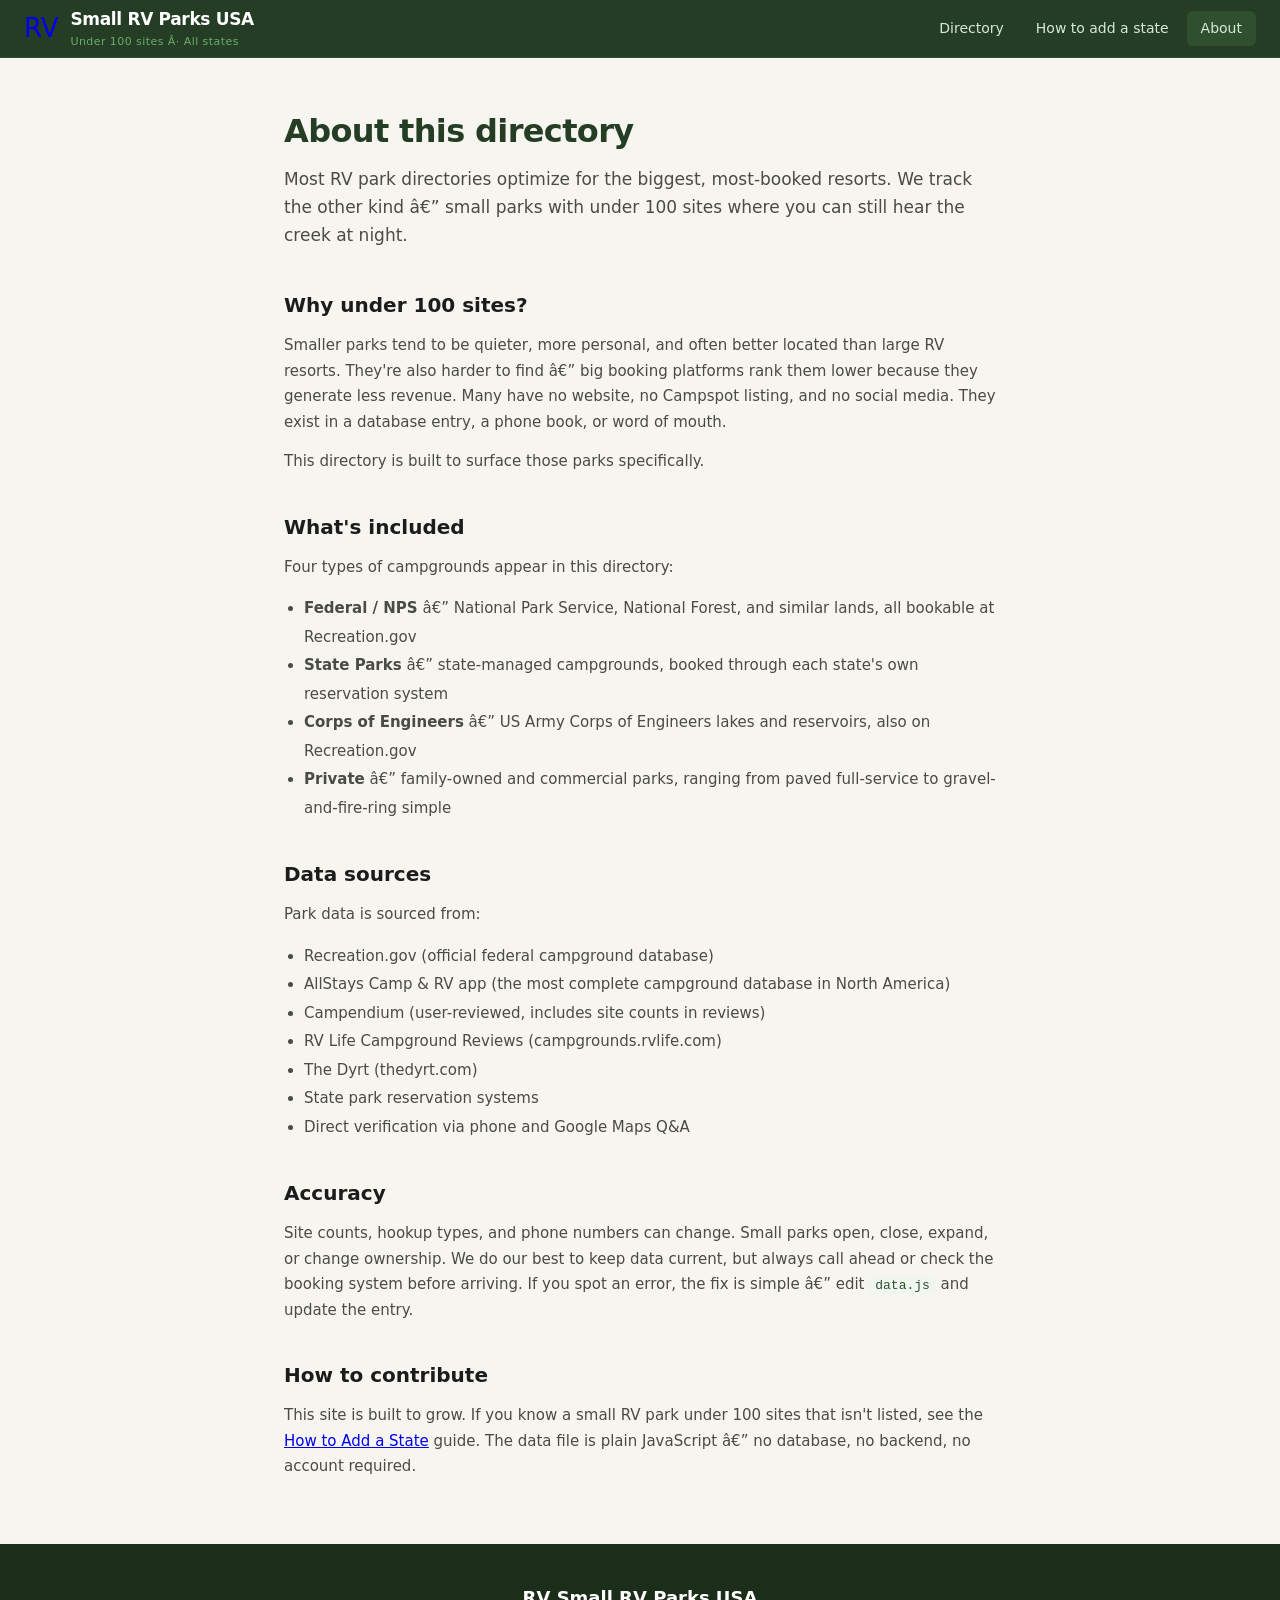
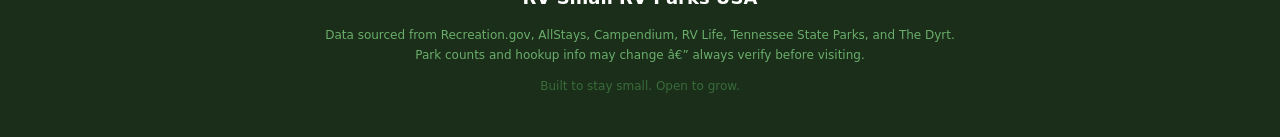
==== about.html @ 77945609 "Remove all emoji and special symbols - use plain text only" ====
<!DOCTYPE html>
<html lang="en">
<head>
<meta charset="UTF-8">
<meta name="viewport" content="width=device-width, initial-scale=1.0">
<title>About â€” Small RV Parks USA</title>
<link rel="stylesheet" href="style.css">
</head>
<body>

<header class="site-header">
  <div class="header-inner">
    <a href="index.html" class="logo" style="text-decoration:none">
      <span class="logo-icon">RV</span>
      <div>
        <div class="logo-name">Small RV Parks USA</div>
        <div class="logo-tagline">Under 100 sites Â· All states</div>
      </div>
    </a>
    <nav class="header-nav">
      <a href="index.html" class="nav-link">Directory</a>
      <a href="how-to-add.html" class="nav-link">How to add a state</a>
      <a href="about.html" class="nav-link active">About</a>
    </nav>
  </div>
</header>

<div class="page-wrap">
  <h1>About this directory</h1>
  <p class="page-lead">Most RV park directories optimize for the biggest, most-booked resorts. We track the other kind â€” small parks with under 100 sites where you can still hear the creek at night.</p>

  <h2>Why under 100 sites?</h2>
  <p>Smaller parks tend to be quieter, more personal, and often better located than large RV resorts. They're also harder to find â€” big booking platforms rank them lower because they generate less revenue. Many have no website, no Campspot listing, and no social media. They exist in a database entry, a phone book, or word of mouth.</p>
  <p>This directory is built to surface those parks specifically.</p>

  <h2>What's included</h2>
  <p>Four types of campgrounds appear in this directory:</p>
  <ul>
    <li><strong>Federal / NPS</strong> â€” National Park Service, National Forest, and similar lands, all bookable at Recreation.gov</li>
    <li><strong>State Parks</strong> â€” state-managed campgrounds, booked through each state's own reservation system</li>
    <li><strong>Corps of Engineers</strong> â€” US Army Corps of Engineers lakes and reservoirs, also on Recreation.gov</li>
    <li><strong>Private</strong> â€” family-owned and commercial parks, ranging from paved full-service to gravel-and-fire-ring simple</li>
  </ul>

  <h2>Data sources</h2>
  <p>Park data is sourced from:</p>
  <ul>
    <li>Recreation.gov (official federal campground database)</li>
    <li>AllStays Camp &amp; RV app (the most complete campground database in North America)</li>
    <li>Campendium (user-reviewed, includes site counts in reviews)</li>
    <li>RV Life Campground Reviews (campgrounds.rvlife.com)</li>
    <li>The Dyrt (thedyrt.com)</li>
    <li>State park reservation systems</li>
    <li>Direct verification via phone and Google Maps Q&amp;A</li>
  </ul>

  <h2>Accuracy</h2>
  <p>Site counts, hookup types, and phone numbers can change. Small parks open, close, expand, or change ownership. We do our best to keep data current, but always call ahead or check the booking system before arriving. If you spot an error, the fix is simple â€” edit <span class="inline-code">data.js</span> and update the entry.</p>

  <h2>How to contribute</h2>
  <p>This site is built to grow. If you know a small RV park under 100 sites that isn't listed, see the <a href="how-to-add.html">How to Add a State</a> guide. The data file is plain JavaScript â€” no database, no backend, no account required.</p>
</div>

<footer class="site-footer">
  <div class="footer-inner">
    <div class="footer-brand">RV Small RV Parks USA</div>
    <p class="footer-note">Data sourced from Recreation.gov, AllStays, Campendium, RV Life, Tennessee State Parks, and The Dyrt. Park counts and hookup info may change â€” always verify before visiting.</p>
    <p class="footer-copy">Built to stay small. Open to grow.</p>
  </div>
</footer>

</body>
</html>
---- style.css ----
/* ===================================
   Small RV Parks USA â€” style.css
   Palette: forest green + warm cream + amber accent
   =================================== */

:root {
  --green-900: #1a2e1a;
  --green-800: #243d24;
  --green-700: #2f4f2f;
  --green-600: #3a6b3a;
  --green-500: #4a8a4a;
  --green-400: #6aad6a;
  --green-100: #d6ead6;
  --green-50:  #eef6ee;

  --amber-700: #8a5a00;
  --amber-500: #c47f00;
  --amber-400: #e09a00;
  --amber-100: #fdf0cc;
  --amber-50:  #fffbf0;

  --cream-bg:  #f7f5f0;
  --cream-card:#ffffff;
  --text-900:  #1c1c1a;
  --text-600:  #4a4a46;
  --text-400:  #7a7a72;
  --text-200:  #b0b0a6;
  --border:    rgba(0,0,0,0.10);

  --badge-fed:   #ddeeff; --badge-fed-t:   #1a3a6a;
  --badge-state: #d6ead6; --badge-state-t: #1a3a1a;
  --badge-corps: #ede0ff; --badge-corps-t: #3a1a6a;
  --badge-priv:  #fdf0cc; --badge-priv-t:  #6a4400;
  --badge-none:  #f0f0ec; --badge-none-t:  #4a4a46;

  --radius-sm: 6px;
  --radius-md: 10px;
  --radius-lg: 16px;
  --shadow-sm: 0 1px 3px rgba(0,0,0,0.08);
  --shadow-md: 0 4px 16px rgba(0,0,0,0.10);

  --header-h: 58px;
}

*, *::before, *::after { box-sizing: border-box; margin: 0; padding: 0; }

html { scroll-behavior: smooth; }

body {
  font-family: -apple-system, BlinkMacSystemFont, 'Segoe UI', system-ui, sans-serif;
  background: var(--cream-bg);
  color: var(--text-900);
  font-size: 15px;
  line-height: 1.6;
  min-height: 100vh;
}

/* ---- HEADER ---- */
.site-header {
  position: sticky; top: 0; z-index: 100;
  background: var(--green-800);
  height: var(--header-h);
  border-bottom: 1px solid var(--green-700);
}
.header-inner {
  max-width: 1300px; margin: 0 auto; padding: 0 24px;
  height: 100%; display: flex; align-items: center; justify-content: space-between;
}
.logo { display: flex; align-items: center; gap: 12px; text-decoration: none; }
.logo-icon { font-size: 26px; }
.logo-name { font-size: 17px; font-weight: 700; color: #fff; letter-spacing: -0.02em; }
.logo-tagline { font-size: 11px; color: var(--green-400); letter-spacing: 0.04em; }
.header-nav { display: flex; gap: 4px; }
.nav-link {
  text-decoration: none; color: var(--green-100); font-size: 14px;
  padding: 6px 14px; border-radius: var(--radius-sm);
  transition: background 0.15s;
}
.nav-link:hover, .nav-link.active { background: var(--green-700); }

/* ---- HERO ---- */
.hero {
  background: linear-gradient(135deg, var(--green-800) 0%, var(--green-600) 100%);
  padding: 56px 24px 52px;
  text-align: center;
}
.hero-inner { max-width: 720px; margin: 0 auto; }
.hero-title {
  font-size: clamp(28px, 5vw, 44px);
  font-weight: 800;
  color: #fff;
  line-height: 1.18;
  letter-spacing: -0.03em;
  margin-bottom: 16px;
}
.hero-sub {
  font-size: 17px; color: var(--green-100); line-height: 1.65;
  max-width: 580px; margin: 0 auto 32px;
}
.hero-stats {
  display: flex; gap: 0; justify-content: center;
  background: rgba(255,255,255,0.10);
  border-radius: var(--radius-md); overflow: hidden;
  border: 1px solid rgba(255,255,255,0.15);
  display: inline-flex;
}
.hstat {
  padding: 14px 28px; display: flex; flex-direction: column; align-items: center;
  border-right: 1px solid rgba(255,255,255,0.12);
}
.hstat:last-child { border-right: none; }
.hstat-num { font-size: 28px; font-weight: 800; color: var(--amber-400); }
.hstat-label { font-size: 11px; color: var(--green-100); letter-spacing: 0.04em; margin-top: 2px; }

/* ---- MAIN LAYOUT ---- */
.main-wrap {
  max-width: 1300px; margin: 0 auto; padding: 32px 24px;
  display: grid;
  grid-template-columns: 240px 1fr;
  gap: 28px;
  align-items: start;
}

/* ---- SIDEBAR ---- */
.sidebar {
  background: var(--cream-card); border-radius: var(--radius-lg);
  border: 1px solid var(--border); padding: 20px;
  position: sticky; top: calc(var(--header-h) + 16px);
  box-shadow: var(--shadow-sm);
}
.filter-group { margin-bottom: 18px; }
.filter-label {
  display: block; font-size: 11px; font-weight: 700;
  text-transform: uppercase; letter-spacing: 0.07em;
  color: var(--text-400); margin-bottom: 6px;
}
.sidebar select, .sidebar input[type="text"] {
  width: 100%; padding: 7px 10px;
  border: 1px solid var(--border); border-radius: var(--radius-sm);
  background: var(--cream-bg); color: var(--text-900);
  font-size: 13px; appearance: none;
}
.sidebar select { background-image: url("data:image/svg+xml,%3Csvg xmlns='http://www.w3.org/2000/svg' width='10' height='6' viewBox='0 0 10 6'%3E%3Cpath fill='%237a7a72' d='M0 0l5 6 5-6z'/%3E%3C/svg%3E"); background-repeat: no-repeat; background-position: right 10px center; padding-right: 28px; }
.range-row { display: flex; align-items: center; gap: 10px; }
.range-row input[type="range"] { flex: 1; accent-color: var(--green-600); }
.range-val { font-size: 13px; font-weight: 700; color: var(--green-700); min-width: 24px; text-align: right; }
.check-label { display: flex; align-items: center; gap: 8px; font-size: 13px; color: var(--text-600); cursor: pointer; margin-bottom: 5px; }
.check-label input { accent-color: var(--green-600); width: 14px; height: 14px; }
.reset-btn {
  width: 100%; padding: 8px; font-size: 13px;
  background: var(--cream-bg); border: 1px solid var(--border);
  border-radius: var(--radius-sm); color: var(--text-600);
  cursor: pointer; transition: background 0.15s;
}
.reset-btn:hover { background: var(--green-50); color: var(--green-700); border-color: var(--green-400); }
.sidebar-divider { border: none; border-top: 1px solid var(--border); margin: 20px 0; }
.contribute-box {
  background: var(--amber-50); border: 1px solid var(--amber-100);
  border-radius: var(--radius-md); padding: 14px;
}
.contrib-title { font-size: 13px; font-weight: 700; color: var(--amber-700); margin-bottom: 6px; }
.contrib-text { font-size: 12px; color: var(--text-600); line-height: 1.5; margin-bottom: 8px; }
.contrib-link { font-size: 12px; font-weight: 700; color: var(--amber-700); text-decoration: none; }
.contrib-link:hover { text-decoration: underline; }

/* ---- RESULTS AREA ---- */
.results-area {}
.results-bar {
  display: flex; align-items: center; gap: 14px; margin-bottom: 16px; flex-wrap: wrap;
}
.search-wrap {
  flex: 1; min-width: 200px;
  position: relative;
}
.search-icon {
  position: absolute; left: 12px; top: 50%; transform: translateY(-50%);
  color: var(--text-400); font-size: 16px; pointer-events: none;
}
.search-wrap input {
  width: 100%; padding: 10px 12px 10px 36px;
  border: 1px solid var(--border); border-radius: var(--radius-md);
  background: var(--cream-card); font-size: 14px; color: var(--text-900);
  box-shadow: var(--shadow-sm);
}
.search-wrap input:focus { outline: 2px solid var(--green-500); border-color: transparent; }
.results-count { font-size: 13px; color: var(--text-400); white-space: nowrap; }

/* ---- STATE TABS ---- */
.state-tabs { display: flex; gap: 8px; flex-wrap: wrap; margin-bottom: 20px; }
.state-tab {
  padding: 5px 14px; font-size: 13px; font-weight: 600;
  border-radius: 20px; border: 1px solid var(--border);
  cursor: pointer; background: var(--cream-card); color: var(--text-600);
  transition: all 0.15s;
}
.state-tab:hover { border-color: var(--green-400); color: var(--green-700); }
.state-tab.active { background: var(--green-700); color: #fff; border-color: var(--green-700); }

/* ---- CARDS ---- */
.cards-grid {
  display: grid;
  grid-template-columns: repeat(auto-fill, minmax(320px, 1fr));
  gap: 16px;
}

.park-card {
  background: var(--cream-card); border-radius: var(--radius-lg);
  border: 1px solid var(--border); padding: 18px 20px;
  box-shadow: var(--shadow-sm);
  display: flex; flex-direction: column; gap: 10px;
  transition: box-shadow 0.15s, transform 0.15s;
}
.park-card:hover { box-shadow: var(--shadow-md); transform: translateY(-2px); }

.card-top { display: flex; justify-content: space-between; align-items: flex-start; gap: 8px; }
.card-name { font-size: 15px; font-weight: 700; color: var(--text-900); line-height: 1.3; flex: 1; }
.card-sites {
  flex-shrink: 0; background: var(--green-50); border: 1px solid var(--green-100);
  border-radius: var(--radius-sm); padding: 3px 10px; text-align: center;
}
.card-sites-num { font-size: 18px; font-weight: 800; color: var(--green-700); line-height: 1; }
.card-sites-label { font-size: 10px; color: var(--green-500); letter-spacing: 0.04em; }

.card-loc { font-size: 13px; color: var(--text-400); }

.card-addr { font-size: 12px; color: var(--text-400); margin-top: 3px; }

.card-badges { display: flex; flex-wrap: wrap; gap: 5px; }
.badge {
  display: inline-block; font-size: 11px; font-weight: 600;
  padding: 2px 8px; border-radius: 20px;
}
.badge-fed   { background: var(--badge-fed);   color: var(--badge-fed-t); }
.badge-state { background: var(--badge-state); color: var(--badge-state-t); }
.badge-corps { background: var(--badge-corps); color: var(--badge-corps-t); }
.badge-priv  { background: var(--badge-priv);  color: var(--badge-priv-t); }
.badge-none  { background: var(--badge-none);  color: var(--badge-none-t); }

.card-hookup { font-size: 12px; color: var(--text-600); }
.card-hookup strong { color: var(--text-900); }

.card-tags { display: flex; flex-wrap: wrap; gap: 4px; }
.tag {
  font-size: 11px; padding: 2px 7px;
  background: var(--cream-bg); color: var(--text-400);
  border: 1px solid var(--border); border-radius: 4px;
}

.card-bottom {
  display: flex; gap: 8px; flex-wrap: wrap;
  padding-top: 8px; border-top: 1px solid var(--border);
  margin-top: auto;
}
.card-phone { font-size: 12px; color: var(--text-600); }
.card-phone a { color: var(--green-600); text-decoration: none; }
.card-phone a:hover { text-decoration: underline; }
.card-web a {
  font-size: 12px; font-weight: 600; color: var(--green-600);
  text-decoration: none; display: flex; align-items: center; gap: 4px;
}
.card-web a:hover { text-decoration: underline; }
.no-web { font-size: 12px; color: var(--text-200); font-style: italic; }

/* ---- EMPTY STATE ---- */
.empty-state {
  text-align: center; padding: 64px 24px; color: var(--text-400);
}
.empty-icon { font-size: 48px; margin-bottom: 16px; }
.empty-state p { font-size: 15px; }
.link-btn { background: none; border: none; color: var(--green-600); cursor: pointer; text-decoration: underline; font-size: 15px; }

/* ---- FOOTER ---- */
.site-footer { background: var(--green-900); color: var(--green-100); margin-top: 64px; padding: 40px 24px; }
.footer-inner { max-width: 1300px; margin: 0 auto; text-align: center; }
.footer-brand { font-size: 18px; font-weight: 700; color: #fff; margin-bottom: 12px; }
.footer-note { font-size: 12px; color: var(--green-400); line-height: 1.7; max-width: 640px; margin: 0 auto 12px; }
.footer-copy { font-size: 12px; color: var(--green-600); }

/* ---- HOW-TO & ABOUT PAGES ---- */
.page-wrap { max-width: 760px; margin: 48px auto; padding: 0 24px; }
.page-wrap h1 { font-size: 32px; font-weight: 800; letter-spacing: -0.02em; margin-bottom: 8px; color: var(--green-800); }
.page-wrap .page-lead { font-size: 17px; color: var(--text-600); margin-bottom: 40px; line-height: 1.65; }
.page-wrap h2 { font-size: 20px; font-weight: 700; color: var(--text-900); margin: 36px 0 12px; }
.page-wrap p { color: var(--text-600); line-height: 1.7; margin-bottom: 14px; }
.page-wrap ul { padding-left: 20px; color: var(--text-600); line-height: 1.9; margin-bottom: 14px; }
.code-block {
  background: var(--green-900); color: #c8f5c8; font-family: 'SF Mono', 'Fira Code', monospace;
  font-size: 13px; padding: 20px 24px; border-radius: var(--radius-md);
  overflow-x: auto; line-height: 1.7; margin: 16px 0;
}
.code-block .cm { color: #6aad6a; }
.code-block .ck { color: var(--amber-400); }
.code-block .cv { color: #88ccff; }
.inline-code { background: var(--green-50); color: var(--green-700); font-family: monospace; font-size: 13px; padding: 1px 6px; border-radius: 4px; }

/* ---- RESPONSIVE ---- */
@media (max-width: 900px) {
  .main-wrap { grid-template-columns: 1fr; }
  .sidebar { position: static; }
}
@media (max-width: 600px) {
  .hero { padding: 36px 16px; }
  .hero-stats { flex-direction: column; }
  .hstat { border-right: none; border-bottom: 1px solid rgba(255,255,255,0.12); }
  .hstat:last-child { border-bottom: none; }
  .header-nav { display: none; }
  .cards-grid { grid-template-columns: 1fr; }
}
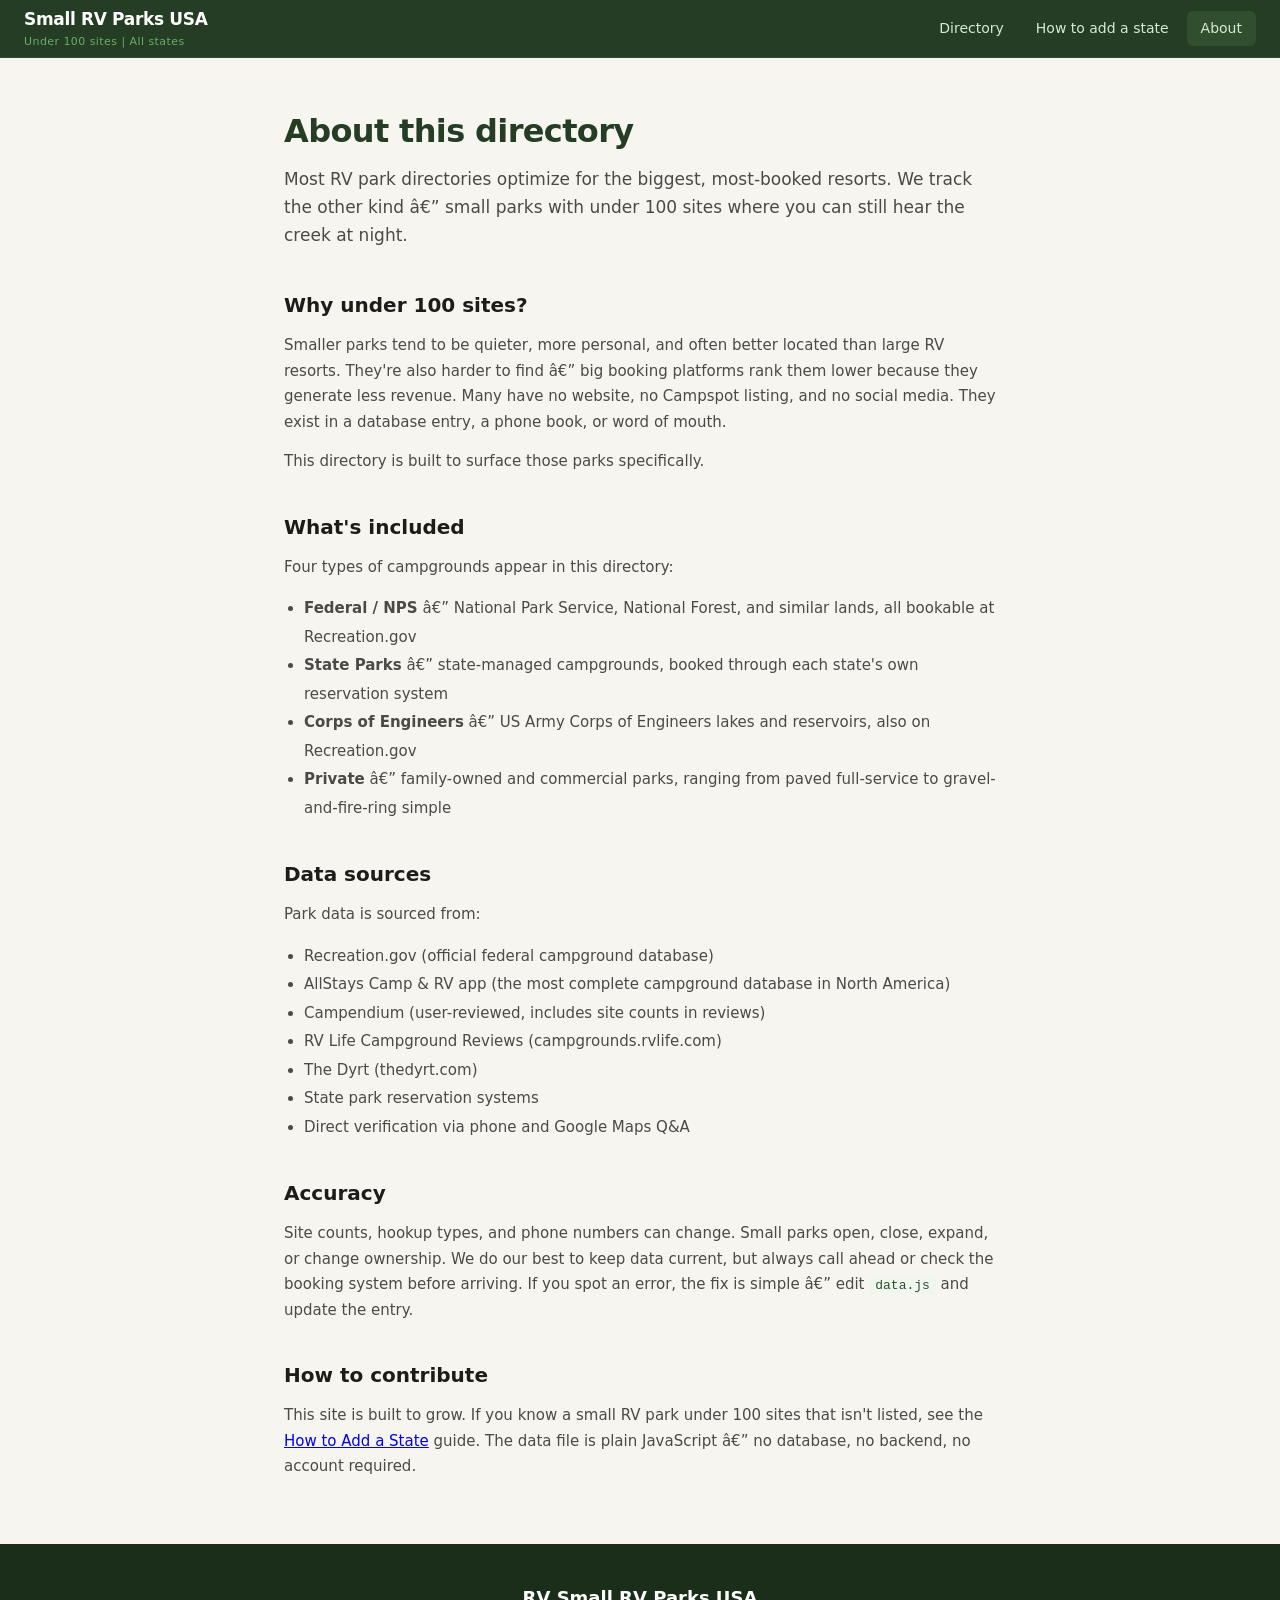
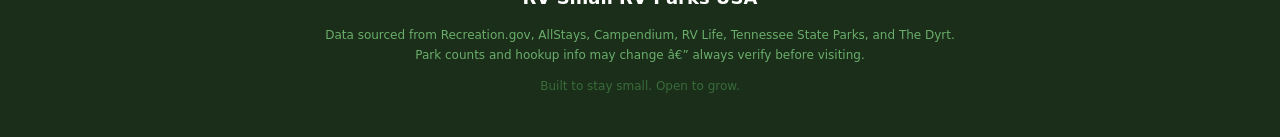
==== commit ac42f4f6: "Remove logo icon and middle-dot from header tagline" ====
--- a/about.html
+++ b/about.html
@@ -11,10 +11,9 @@
 <header class="site-header">
   <div class="header-inner">
     <a href="index.html" class="logo" style="text-decoration:none">
-      <span class="logo-icon">RV</span>
       <div>
         <div class="logo-name">Small RV Parks USA</div>
-        <div class="logo-tagline">Under 100 sites Â· All states</div>
+        <div class="logo-tagline">Under 100 sites | All states</div>
       </div>
     </a>
     <nav class="header-nav">
--- a/style.css
+++ b/style.css
@@ -224,6 +224,7 @@
 .card-loc { font-size: 13px; color: var(--text-400); }
 
 .card-addr { font-size: 12px; color: var(--text-400); margin-top: 3px; }
+.card-year { font-size: 12px; color: var(--text-400); margin-top: 2px; }
 
 .card-badges { display: flex; flex-wrap: wrap; gap: 5px; }
 .badge {
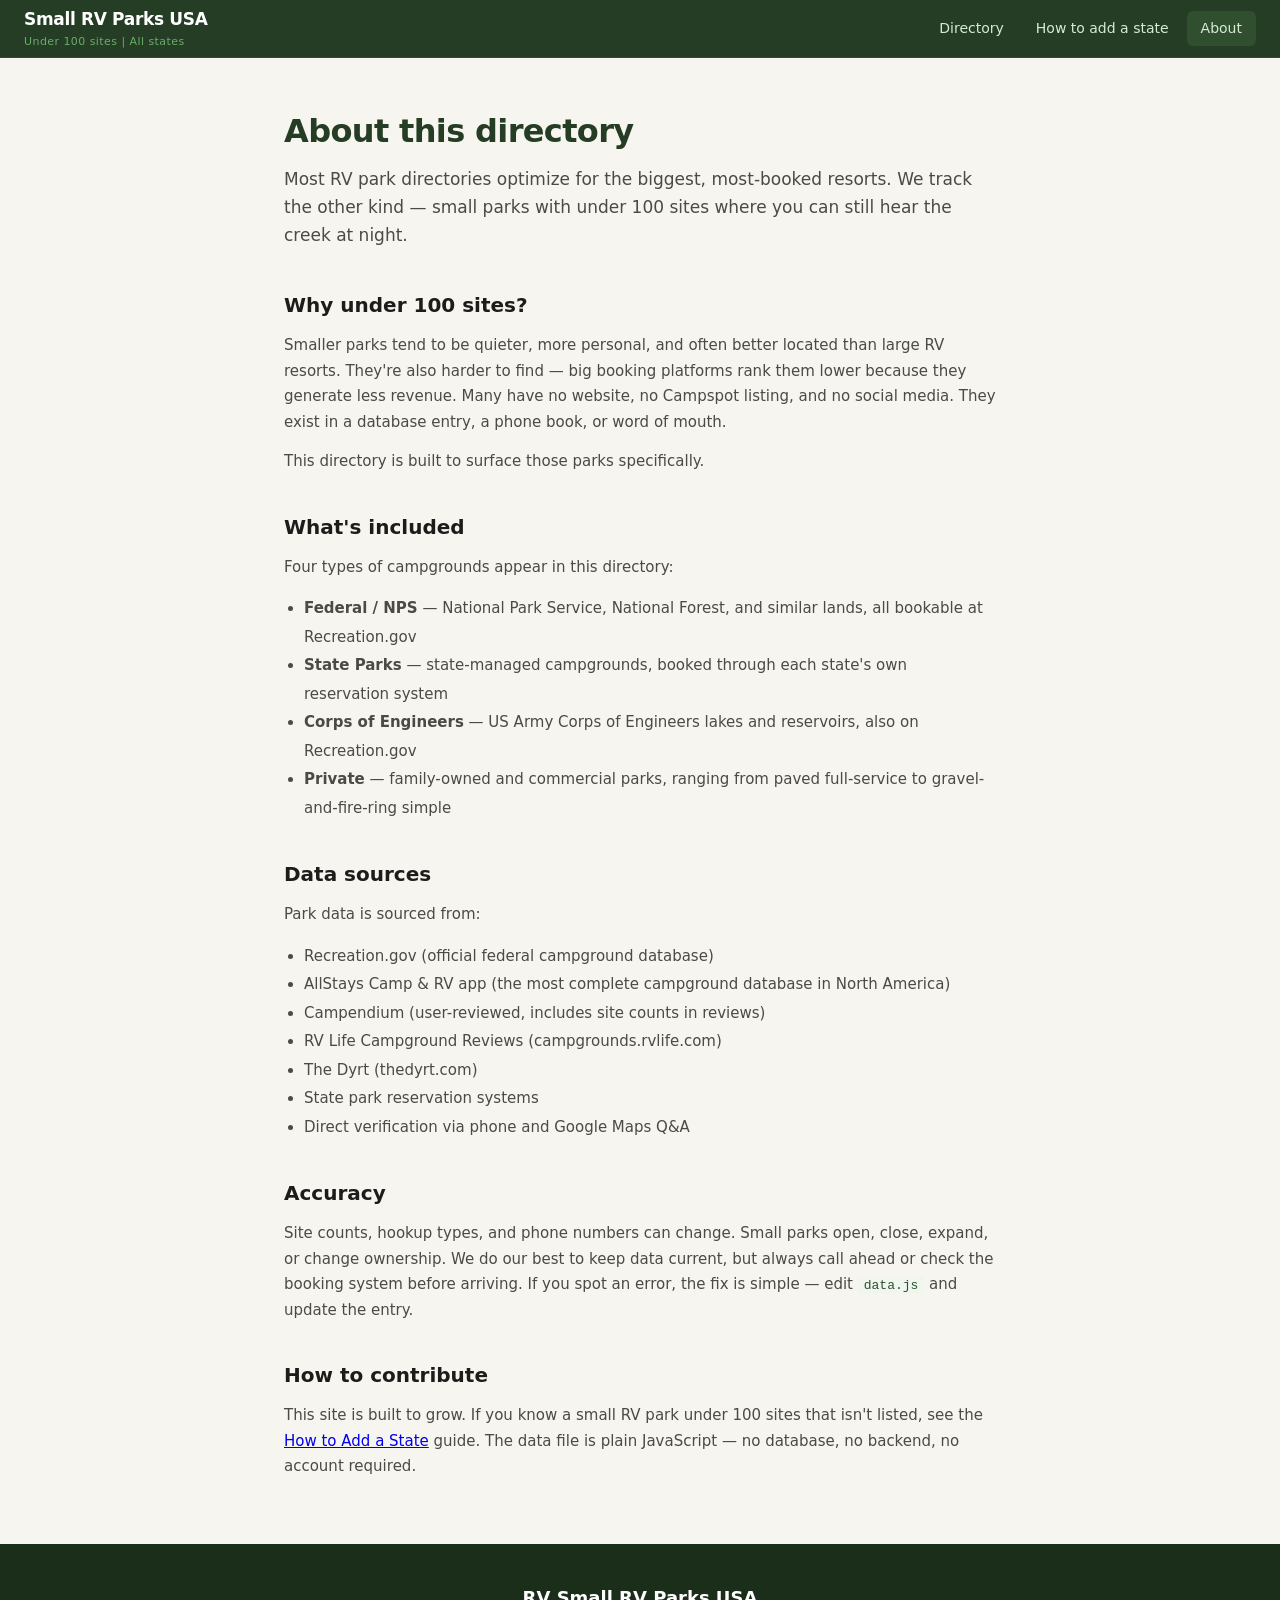
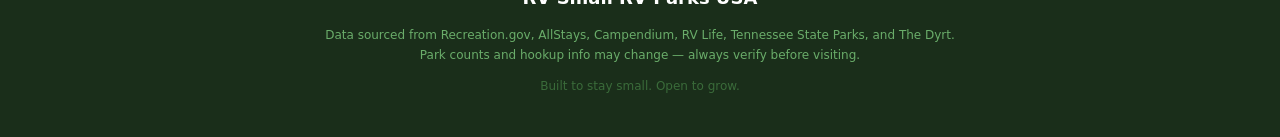
==== commit ad9a6edc: "Add Texas (62 parks: 54 small + 8 large) and a per-state 100+ sites tab - Research and add 54 small " ====
--- a/about.html
+++ b/about.html
@@ -3,7 +3,7 @@
 <head>
 <meta charset="UTF-8">
 <meta name="viewport" content="width=device-width, initial-scale=1.0">
-<title>About â€” Small RV Parks USA</title>
+<title>About — Small RV Parks USA</title>
 <link rel="stylesheet" href="style.css">
 </head>
 <body>
@@ -26,19 +26,19 @@
 
 <div class="page-wrap">
   <h1>About this directory</h1>
-  <p class="page-lead">Most RV park directories optimize for the biggest, most-booked resorts. We track the other kind â€” small parks with under 100 sites where you can still hear the creek at night.</p>
+  <p class="page-lead">Most RV park directories optimize for the biggest, most-booked resorts. We track the other kind — small parks with under 100 sites where you can still hear the creek at night.</p>
 
   <h2>Why under 100 sites?</h2>
-  <p>Smaller parks tend to be quieter, more personal, and often better located than large RV resorts. They're also harder to find â€” big booking platforms rank them lower because they generate less revenue. Many have no website, no Campspot listing, and no social media. They exist in a database entry, a phone book, or word of mouth.</p>
+  <p>Smaller parks tend to be quieter, more personal, and often better located than large RV resorts. They're also harder to find — big booking platforms rank them lower because they generate less revenue. Many have no website, no Campspot listing, and no social media. They exist in a database entry, a phone book, or word of mouth.</p>
   <p>This directory is built to surface those parks specifically.</p>
 
   <h2>What's included</h2>
   <p>Four types of campgrounds appear in this directory:</p>
   <ul>
-    <li><strong>Federal / NPS</strong> â€” National Park Service, National Forest, and similar lands, all bookable at Recreation.gov</li>
-    <li><strong>State Parks</strong> â€” state-managed campgrounds, booked through each state's own reservation system</li>
-    <li><strong>Corps of Engineers</strong> â€” US Army Corps of Engineers lakes and reservoirs, also on Recreation.gov</li>
-    <li><strong>Private</strong> â€” family-owned and commercial parks, ranging from paved full-service to gravel-and-fire-ring simple</li>
+    <li><strong>Federal / NPS</strong> — National Park Service, National Forest, and similar lands, all bookable at Recreation.gov</li>
+    <li><strong>State Parks</strong> — state-managed campgrounds, booked through each state's own reservation system</li>
+    <li><strong>Corps of Engineers</strong> — US Army Corps of Engineers lakes and reservoirs, also on Recreation.gov</li>
+    <li><strong>Private</strong> — family-owned and commercial parks, ranging from paved full-service to gravel-and-fire-ring simple</li>
   </ul>
 
   <h2>Data sources</h2>
@@ -54,16 +54,16 @@
   </ul>
 
   <h2>Accuracy</h2>
-  <p>Site counts, hookup types, and phone numbers can change. Small parks open, close, expand, or change ownership. We do our best to keep data current, but always call ahead or check the booking system before arriving. If you spot an error, the fix is simple â€” edit <span class="inline-code">data.js</span> and update the entry.</p>
+  <p>Site counts, hookup types, and phone numbers can change. Small parks open, close, expand, or change ownership. We do our best to keep data current, but always call ahead or check the booking system before arriving. If you spot an error, the fix is simple — edit <span class="inline-code">data.js</span> and update the entry.</p>
 
   <h2>How to contribute</h2>
-  <p>This site is built to grow. If you know a small RV park under 100 sites that isn't listed, see the <a href="how-to-add.html">How to Add a State</a> guide. The data file is plain JavaScript â€” no database, no backend, no account required.</p>
+  <p>This site is built to grow. If you know a small RV park under 100 sites that isn't listed, see the <a href="how-to-add.html">How to Add a State</a> guide. The data file is plain JavaScript — no database, no backend, no account required.</p>
 </div>
 
 <footer class="site-footer">
   <div class="footer-inner">
     <div class="footer-brand">RV Small RV Parks USA</div>
-    <p class="footer-note">Data sourced from Recreation.gov, AllStays, Campendium, RV Life, Tennessee State Parks, and The Dyrt. Park counts and hookup info may change â€” always verify before visiting.</p>
+    <p class="footer-note">Data sourced from Recreation.gov, AllStays, Campendium, RV Life, Tennessee State Parks, and The Dyrt. Park counts and hookup info may change — always verify before visiting.</p>
     <p class="footer-copy">Built to stay small. Open to grow.</p>
   </div>
 </footer>
--- a/style.css
+++ b/style.css
@@ -1,5 +1,5 @@
 /* ===================================
-   Small RV Parks USA â€” style.css
+   Small RV Parks USA — style.css
    Palette: forest green + warm cream + amber accent
    =================================== */
 
@@ -196,6 +196,16 @@
 .state-tab:hover { border-color: var(--green-400); color: var(--green-700); }
 .state-tab.active { background: var(--green-700); color: #fff; border-color: var(--green-700); }
 
+.state-tab-large { border-style: dashed; color: var(--amber-700); }
+.state-tab-large:hover { border-color: var(--amber-400); color: var(--amber-700); }
+.state-tab-large.active { background: var(--amber-500); color: #fff; border-color: var(--amber-500); border-style: solid; }
+
+.mode-banner {
+  background: var(--amber-50); border: 1px solid var(--amber-100);
+  color: var(--amber-700); font-size: 13px; line-height: 1.5;
+  border-radius: var(--radius-md); padding: 10px 14px; margin-bottom: 16px;
+}
+
 /* ---- CARDS ---- */
 .cards-grid {
   display: grid;
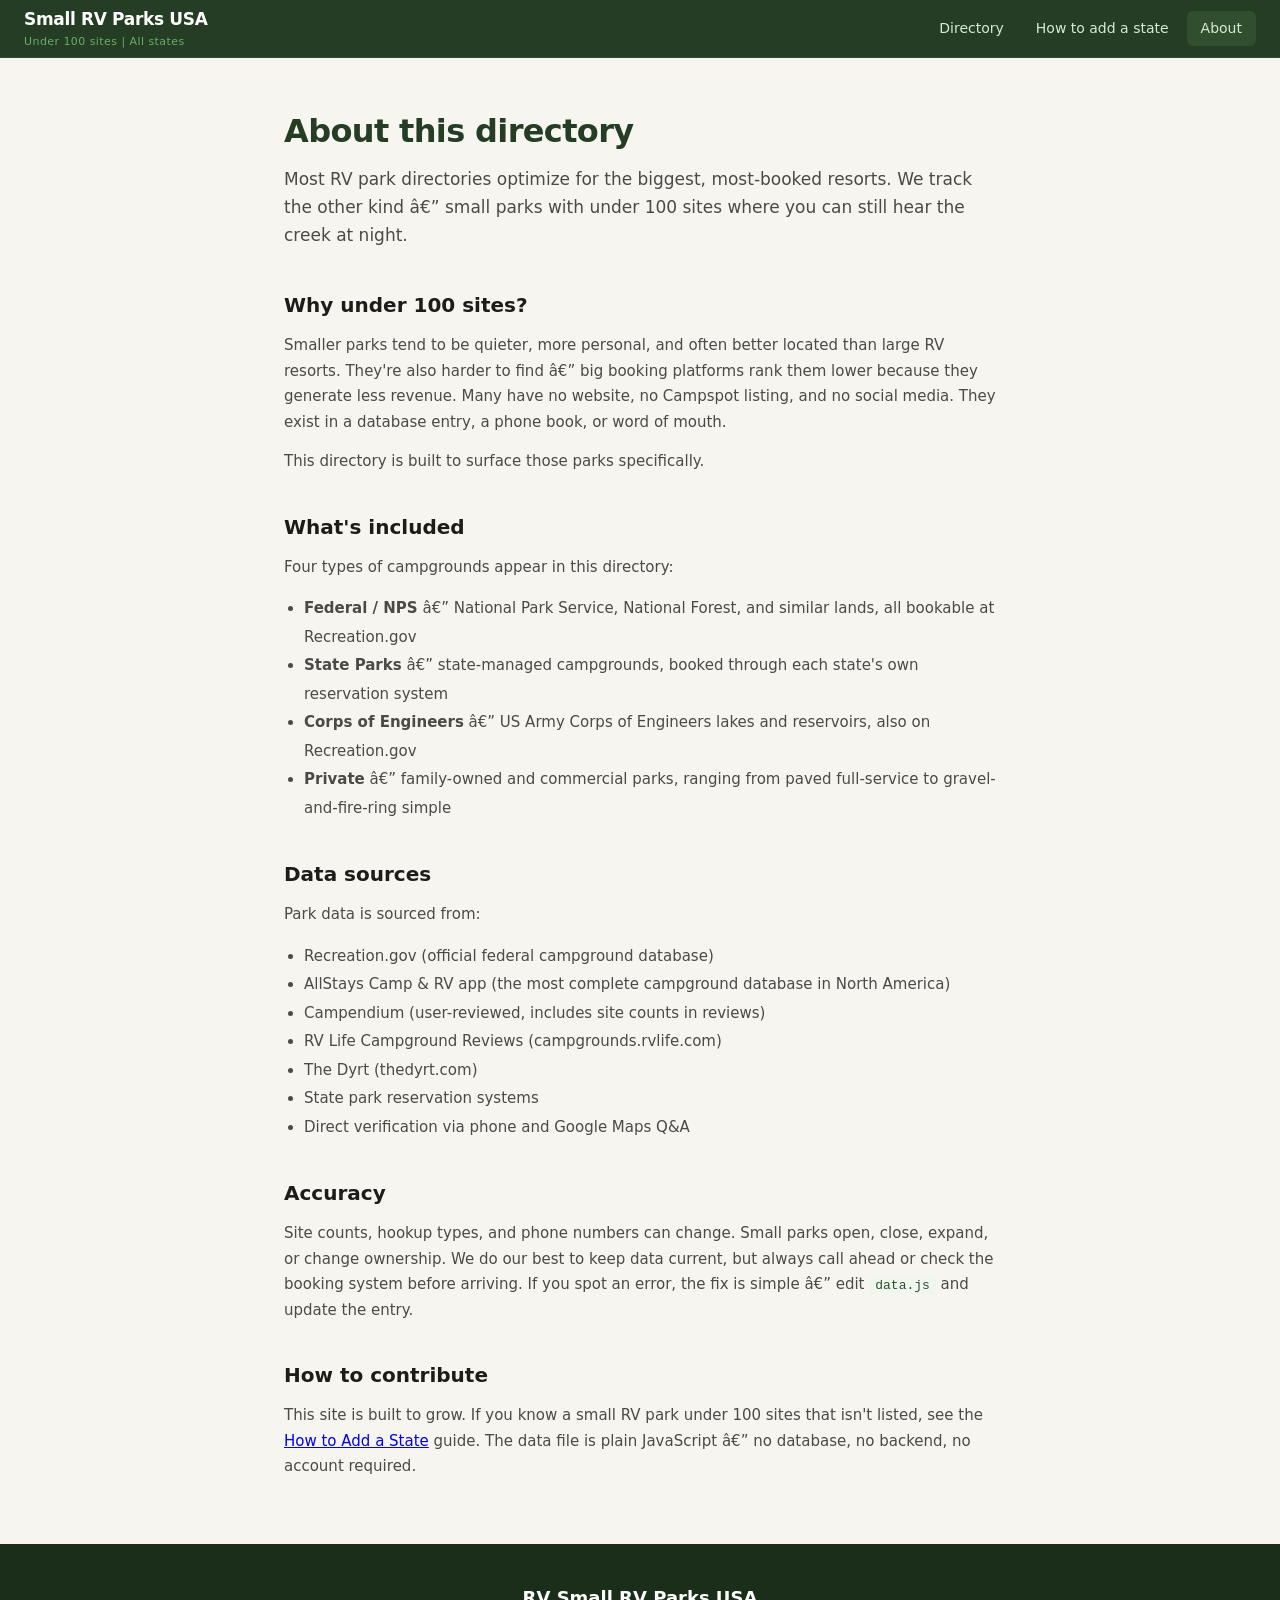
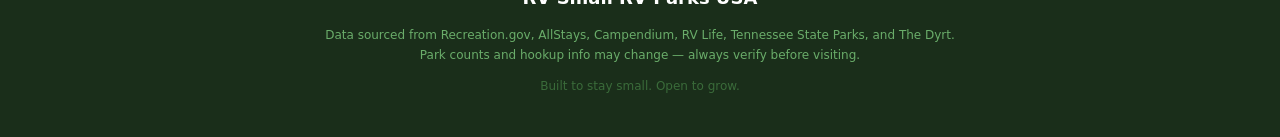
==== commit f980bab3: "Merge remote polish commits; keep clean UTF-8 (remote had mojibake-corrupted em dashes/arrows)" ====
--- a/about.html
+++ b/about.html
@@ -3,7 +3,7 @@
 <head>
 <meta charset="UTF-8">
 <meta name="viewport" content="width=device-width, initial-scale=1.0">
-<title>About — Small RV Parks USA</title>
+<title>About â€” Small RV Parks USA</title>
 <link rel="stylesheet" href="style.css">
 </head>
 <body>
@@ -26,19 +26,19 @@
 
 <div class="page-wrap">
   <h1>About this directory</h1>
-  <p class="page-lead">Most RV park directories optimize for the biggest, most-booked resorts. We track the other kind — small parks with under 100 sites where you can still hear the creek at night.</p>
+  <p class="page-lead">Most RV park directories optimize for the biggest, most-booked resorts. We track the other kind â€” small parks with under 100 sites where you can still hear the creek at night.</p>
 
   <h2>Why under 100 sites?</h2>
-  <p>Smaller parks tend to be quieter, more personal, and often better located than large RV resorts. They're also harder to find — big booking platforms rank them lower because they generate less revenue. Many have no website, no Campspot listing, and no social media. They exist in a database entry, a phone book, or word of mouth.</p>
+  <p>Smaller parks tend to be quieter, more personal, and often better located than large RV resorts. They're also harder to find â€” big booking platforms rank them lower because they generate less revenue. Many have no website, no Campspot listing, and no social media. They exist in a database entry, a phone book, or word of mouth.</p>
   <p>This directory is built to surface those parks specifically.</p>
 
   <h2>What's included</h2>
   <p>Four types of campgrounds appear in this directory:</p>
   <ul>
-    <li><strong>Federal / NPS</strong> — National Park Service, National Forest, and similar lands, all bookable at Recreation.gov</li>
-    <li><strong>State Parks</strong> — state-managed campgrounds, booked through each state's own reservation system</li>
-    <li><strong>Corps of Engineers</strong> — US Army Corps of Engineers lakes and reservoirs, also on Recreation.gov</li>
-    <li><strong>Private</strong> — family-owned and commercial parks, ranging from paved full-service to gravel-and-fire-ring simple</li>
+    <li><strong>Federal / NPS</strong> â€” National Park Service, National Forest, and similar lands, all bookable at Recreation.gov</li>
+    <li><strong>State Parks</strong> â€” state-managed campgrounds, booked through each state's own reservation system</li>
+    <li><strong>Corps of Engineers</strong> â€” US Army Corps of Engineers lakes and reservoirs, also on Recreation.gov</li>
+    <li><strong>Private</strong> â€” family-owned and commercial parks, ranging from paved full-service to gravel-and-fire-ring simple</li>
   </ul>
 
   <h2>Data sources</h2>
@@ -54,10 +54,10 @@
   </ul>
 
   <h2>Accuracy</h2>
-  <p>Site counts, hookup types, and phone numbers can change. Small parks open, close, expand, or change ownership. We do our best to keep data current, but always call ahead or check the booking system before arriving. If you spot an error, the fix is simple — edit <span class="inline-code">data.js</span> and update the entry.</p>
+  <p>Site counts, hookup types, and phone numbers can change. Small parks open, close, expand, or change ownership. We do our best to keep data current, but always call ahead or check the booking system before arriving. If you spot an error, the fix is simple â€” edit <span class="inline-code">data.js</span> and update the entry.</p>
 
   <h2>How to contribute</h2>
-  <p>This site is built to grow. If you know a small RV park under 100 sites that isn't listed, see the <a href="how-to-add.html">How to Add a State</a> guide. The data file is plain JavaScript — no database, no backend, no account required.</p>
+  <p>This site is built to grow. If you know a small RV park under 100 sites that isn't listed, see the <a href="how-to-add.html">How to Add a State</a> guide. The data file is plain JavaScript â€” no database, no backend, no account required.</p>
 </div>
 
 <footer class="site-footer">
--- a/style.css
+++ b/style.css
@@ -1,5 +1,5 @@
 /* ===================================
-   Small RV Parks USA — style.css
+   Small RV Parks USA â€” style.css
    Palette: forest green + warm cream + amber accent
    =================================== */
 
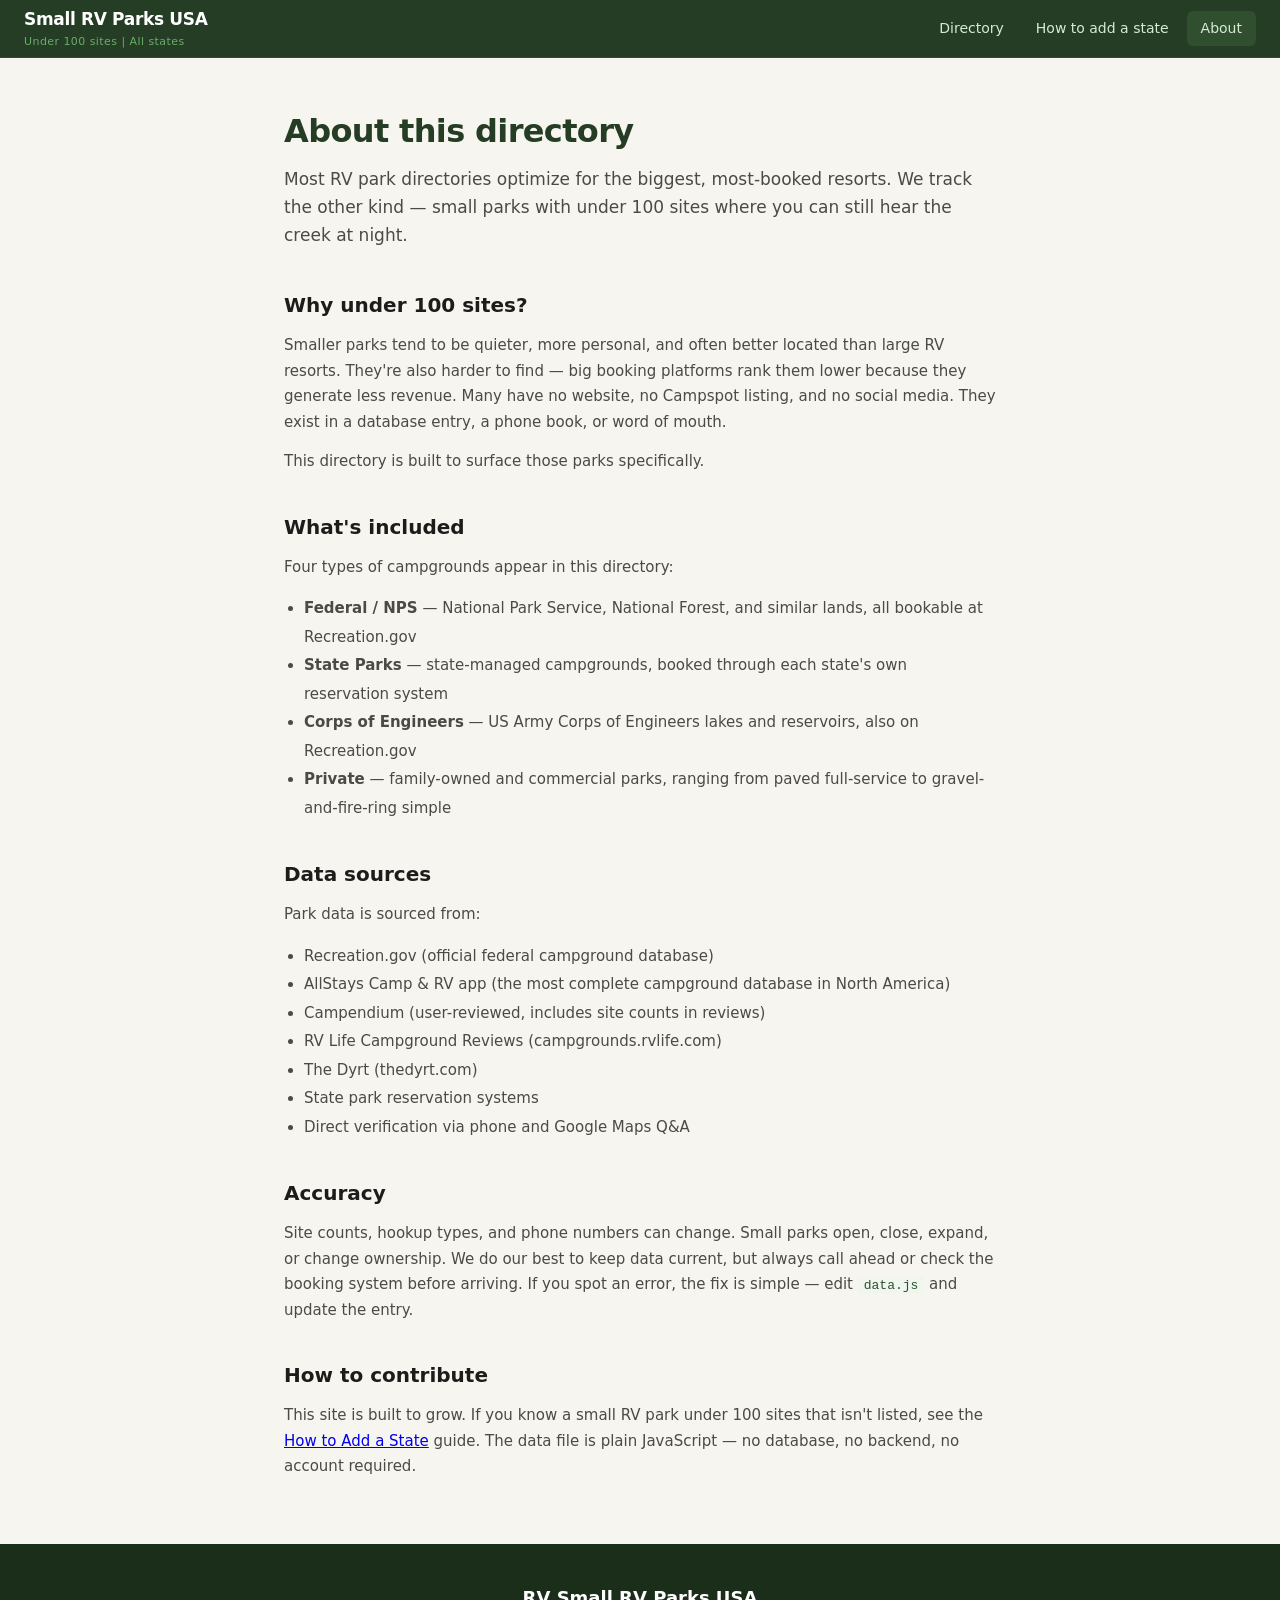
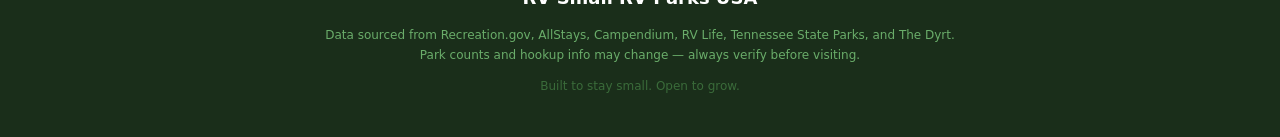
==== commit 27b32fa8: "Fix mojibake in merged content — restore clean UTF-8 dashes/arrows The merged-in remote commits had " ====
--- a/about.html
+++ b/about.html
@@ -3,7 +3,7 @@
 <head>
 <meta charset="UTF-8">
 <meta name="viewport" content="width=device-width, initial-scale=1.0">
-<title>About â€” Small RV Parks USA</title>
+<title>About — Small RV Parks USA</title>
 <link rel="stylesheet" href="style.css">
 </head>
 <body>
@@ -26,19 +26,19 @@
 
 <div class="page-wrap">
   <h1>About this directory</h1>
-  <p class="page-lead">Most RV park directories optimize for the biggest, most-booked resorts. We track the other kind â€” small parks with under 100 sites where you can still hear the creek at night.</p>
+  <p class="page-lead">Most RV park directories optimize for the biggest, most-booked resorts. We track the other kind — small parks with under 100 sites where you can still hear the creek at night.</p>
 
   <h2>Why under 100 sites?</h2>
-  <p>Smaller parks tend to be quieter, more personal, and often better located than large RV resorts. They're also harder to find â€” big booking platforms rank them lower because they generate less revenue. Many have no website, no Campspot listing, and no social media. They exist in a database entry, a phone book, or word of mouth.</p>
+  <p>Smaller parks tend to be quieter, more personal, and often better located than large RV resorts. They're also harder to find — big booking platforms rank them lower because they generate less revenue. Many have no website, no Campspot listing, and no social media. They exist in a database entry, a phone book, or word of mouth.</p>
   <p>This directory is built to surface those parks specifically.</p>
 
   <h2>What's included</h2>
   <p>Four types of campgrounds appear in this directory:</p>
   <ul>
-    <li><strong>Federal / NPS</strong> â€” National Park Service, National Forest, and similar lands, all bookable at Recreation.gov</li>
-    <li><strong>State Parks</strong> â€” state-managed campgrounds, booked through each state's own reservation system</li>
-    <li><strong>Corps of Engineers</strong> â€” US Army Corps of Engineers lakes and reservoirs, also on Recreation.gov</li>
-    <li><strong>Private</strong> â€” family-owned and commercial parks, ranging from paved full-service to gravel-and-fire-ring simple</li>
+    <li><strong>Federal / NPS</strong> — National Park Service, National Forest, and similar lands, all bookable at Recreation.gov</li>
+    <li><strong>State Parks</strong> — state-managed campgrounds, booked through each state's own reservation system</li>
+    <li><strong>Corps of Engineers</strong> — US Army Corps of Engineers lakes and reservoirs, also on Recreation.gov</li>
+    <li><strong>Private</strong> — family-owned and commercial parks, ranging from paved full-service to gravel-and-fire-ring simple</li>
   </ul>
 
   <h2>Data sources</h2>
@@ -54,10 +54,10 @@
   </ul>
 
   <h2>Accuracy</h2>
-  <p>Site counts, hookup types, and phone numbers can change. Small parks open, close, expand, or change ownership. We do our best to keep data current, but always call ahead or check the booking system before arriving. If you spot an error, the fix is simple â€” edit <span class="inline-code">data.js</span> and update the entry.</p>
+  <p>Site counts, hookup types, and phone numbers can change. Small parks open, close, expand, or change ownership. We do our best to keep data current, but always call ahead or check the booking system before arriving. If you spot an error, the fix is simple — edit <span class="inline-code">data.js</span> and update the entry.</p>
 
   <h2>How to contribute</h2>
-  <p>This site is built to grow. If you know a small RV park under 100 sites that isn't listed, see the <a href="how-to-add.html">How to Add a State</a> guide. The data file is plain JavaScript â€” no database, no backend, no account required.</p>
+  <p>This site is built to grow. If you know a small RV park under 100 sites that isn't listed, see the <a href="how-to-add.html">How to Add a State</a> guide. The data file is plain JavaScript — no database, no backend, no account required.</p>
 </div>
 
 <footer class="site-footer">
--- a/style.css
+++ b/style.css
@@ -1,5 +1,5 @@
 /* ===================================
-   Small RV Parks USA â€” style.css
+   Small RV Parks USA — style.css
    Palette: forest green + warm cream + amber accent
    =================================== */
 
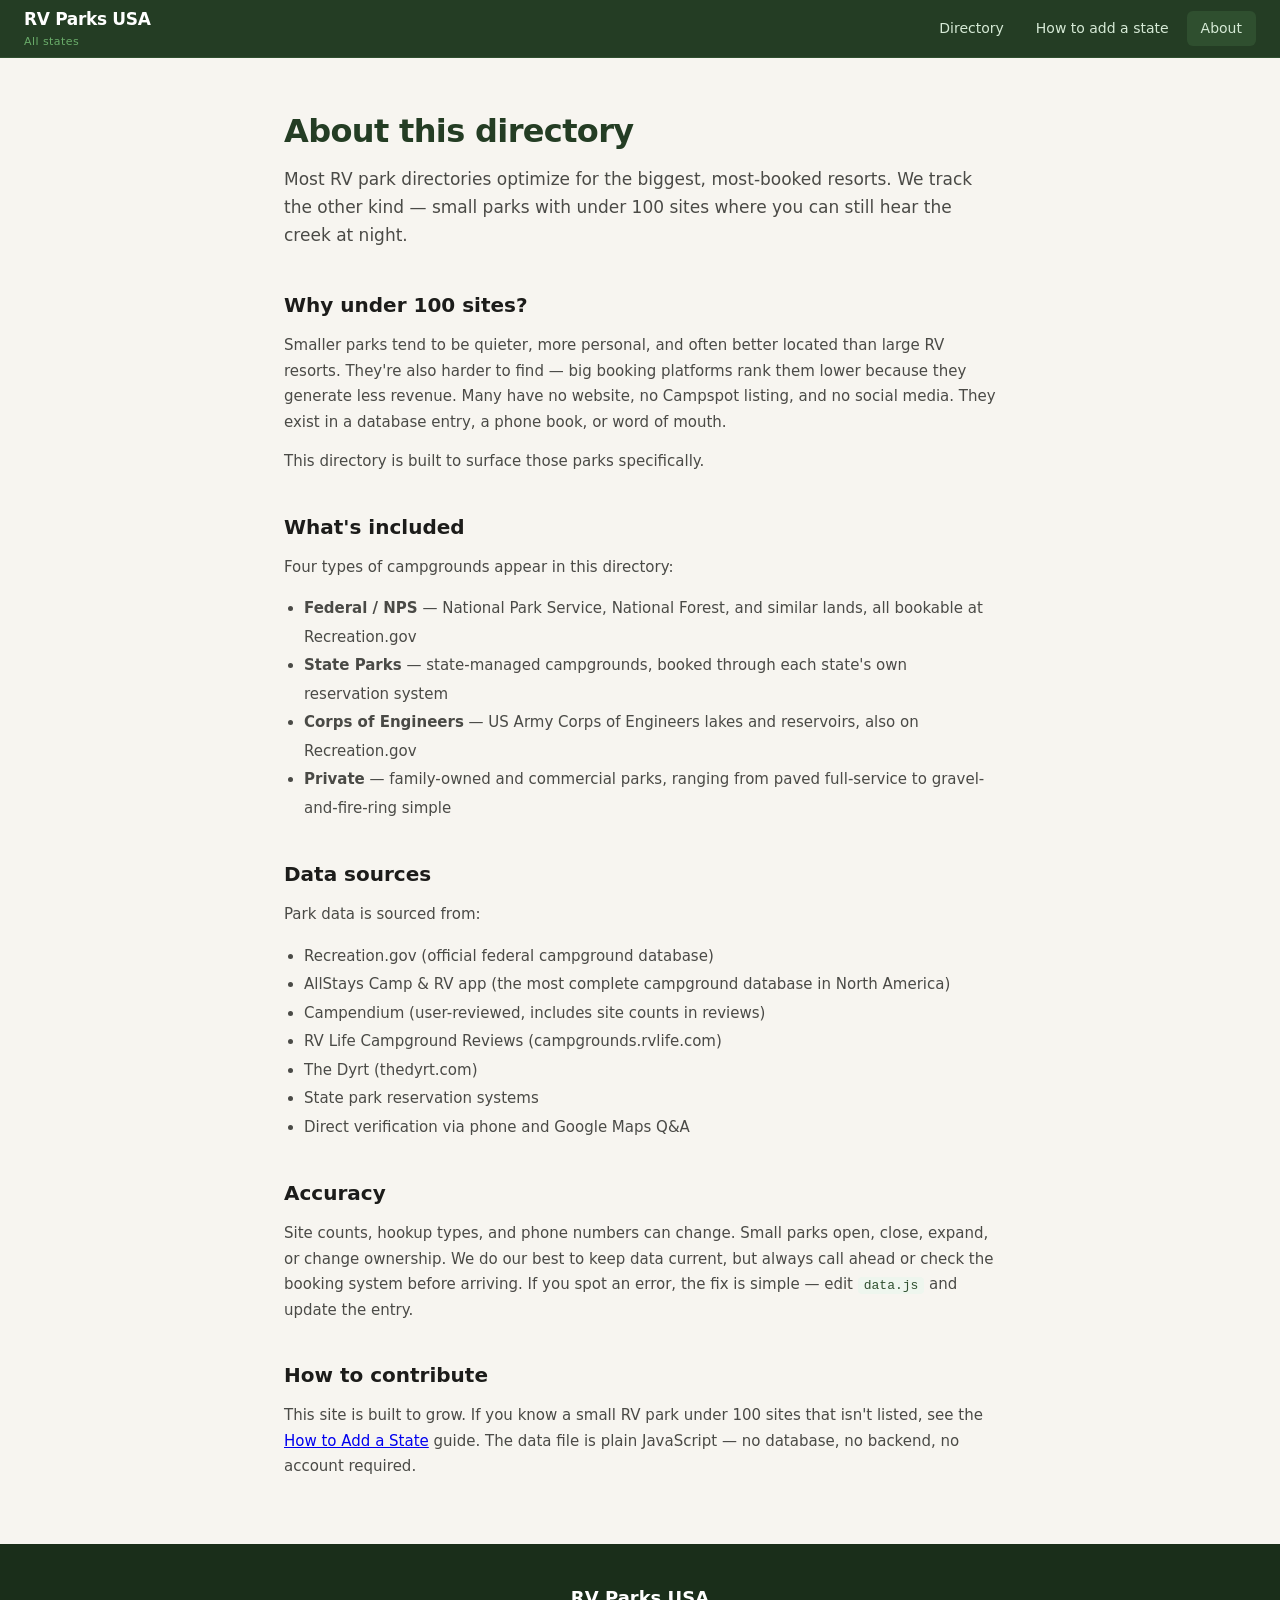
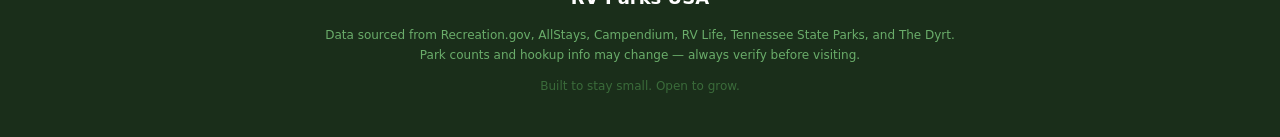
==== commit 60886541: "Add TN/NC/SC/AL large parks; simplify size filter to a dropdown - Add 18 verified 100+ site parks ac" ====
--- a/about.html
+++ b/about.html
@@ -3,7 +3,7 @@
 <head>
 <meta charset="UTF-8">
 <meta name="viewport" content="width=device-width, initial-scale=1.0">
-<title>About — Small RV Parks USA</title>
+<title>About — RV Parks USA</title>
 <link rel="stylesheet" href="style.css">
 </head>
 <body>
@@ -12,8 +12,8 @@
   <div class="header-inner">
     <a href="index.html" class="logo" style="text-decoration:none">
       <div>
-        <div class="logo-name">Small RV Parks USA</div>
-        <div class="logo-tagline">Under 100 sites | All states</div>
+        <div class="logo-name">RV Parks USA</div>
+        <div class="logo-tagline">All states</div>
       </div>
     </a>
     <nav class="header-nav">
@@ -62,7 +62,7 @@
 
 <footer class="site-footer">
   <div class="footer-inner">
-    <div class="footer-brand">RV Small RV Parks USA</div>
+    <div class="footer-brand">RV Parks USA</div>
     <p class="footer-note">Data sourced from Recreation.gov, AllStays, Campendium, RV Life, Tennessee State Parks, and The Dyrt. Park counts and hookup info may change — always verify before visiting.</p>
     <p class="footer-copy">Built to stay small. Open to grow.</p>
   </div>
--- a/style.css
+++ b/style.css
@@ -1,5 +1,5 @@
 /* ===================================
-   Small RV Parks USA — style.css
+   RV Parks USA — style.css
    Palette: forest green + warm cream + amber accent
    =================================== */
 
@@ -196,10 +196,6 @@
 .state-tab:hover { border-color: var(--green-400); color: var(--green-700); }
 .state-tab.active { background: var(--green-700); color: #fff; border-color: var(--green-700); }
 
-.state-tab-large { border-style: dashed; color: var(--amber-700); }
-.state-tab-large:hover { border-color: var(--amber-400); color: var(--amber-700); }
-.state-tab-large.active { background: var(--amber-500); color: #fff; border-color: var(--amber-500); border-style: solid; }
-
 .mode-banner {
   background: var(--amber-50); border: 1px solid var(--amber-100);
   color: var(--amber-700); font-size: 13px; line-height: 1.5;
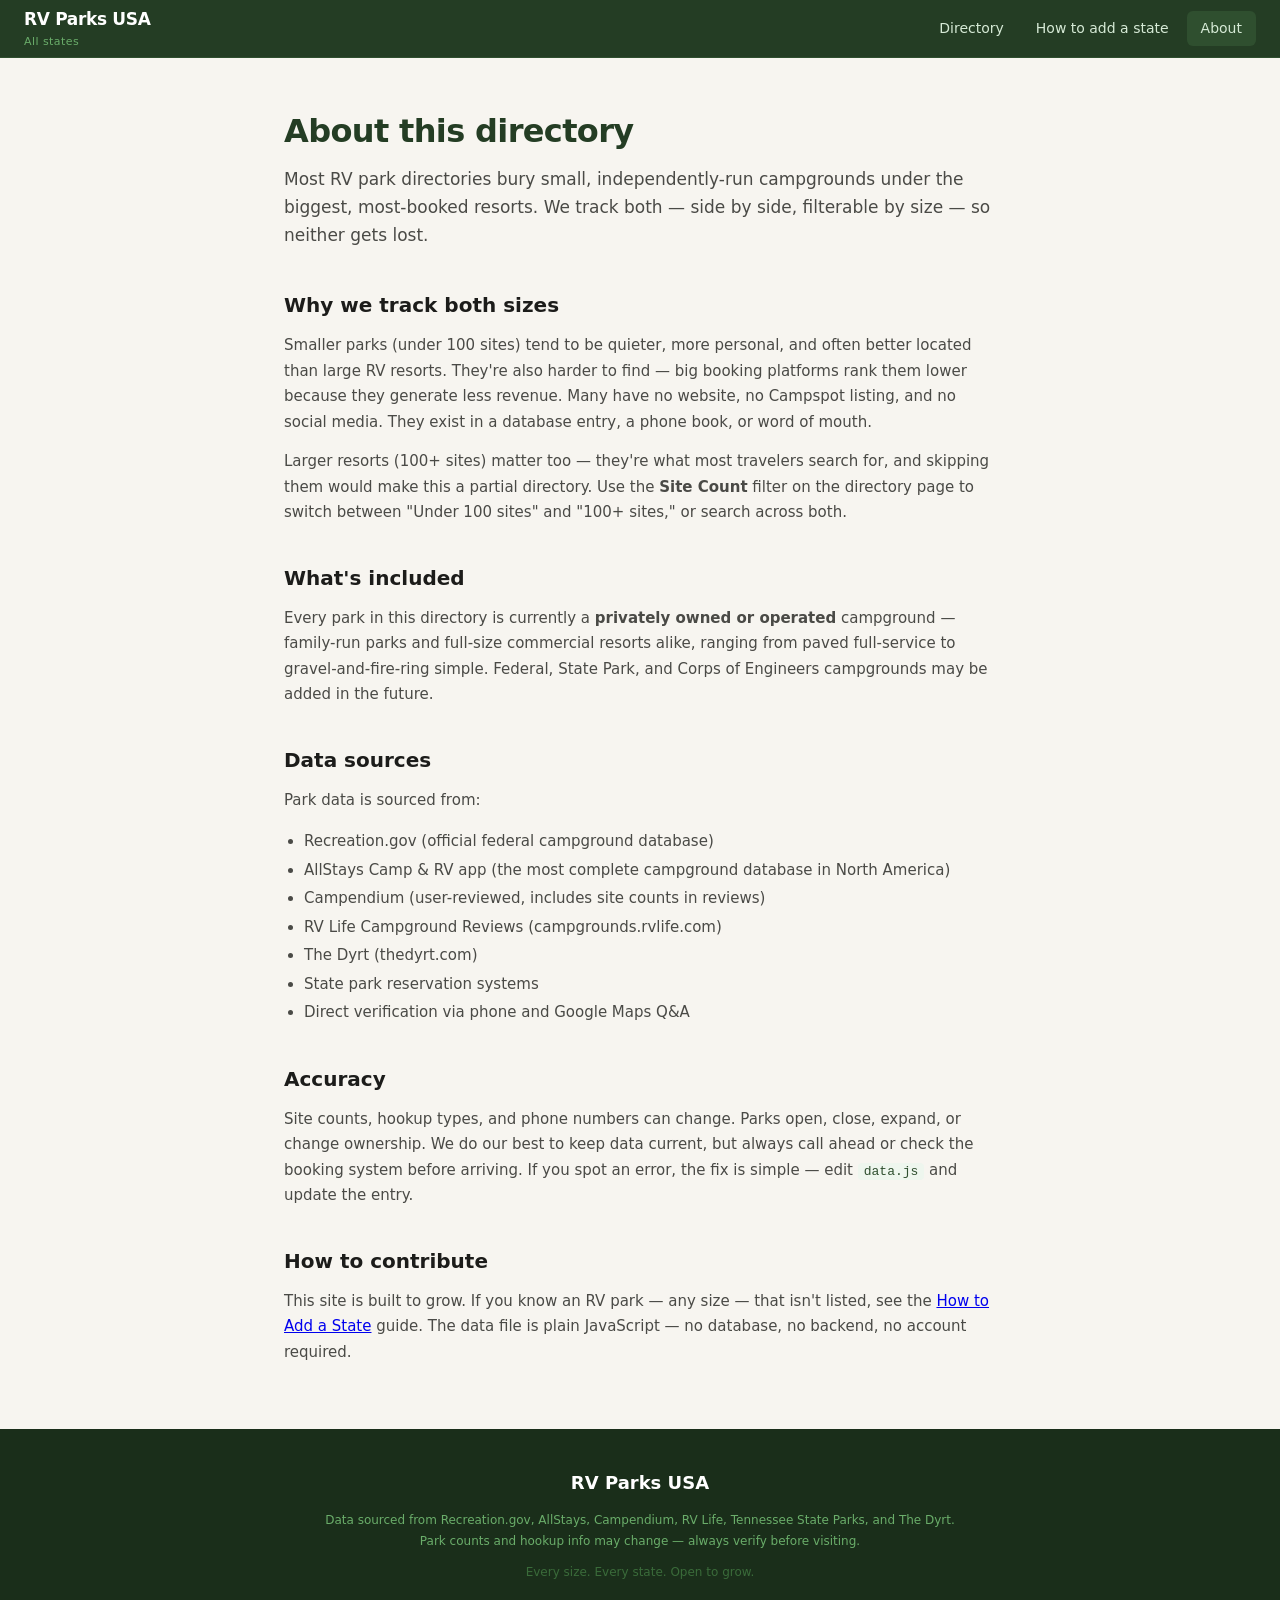
==== commit a2040701: "Rebrand main page and docs to track both large and small parks - Hero title/subtitle no longer frame" ====
--- a/about.html
+++ b/about.html
@@ -26,20 +26,14 @@
 
 <div class="page-wrap">
   <h1>About this directory</h1>
-  <p class="page-lead">Most RV park directories optimize for the biggest, most-booked resorts. We track the other kind — small parks with under 100 sites where you can still hear the creek at night.</p>
+  <p class="page-lead">Most RV park directories bury small, independently-run campgrounds under the biggest, most-booked resorts. We track both — side by side, filterable by size — so neither gets lost.</p>
 
-  <h2>Why under 100 sites?</h2>
-  <p>Smaller parks tend to be quieter, more personal, and often better located than large RV resorts. They're also harder to find — big booking platforms rank them lower because they generate less revenue. Many have no website, no Campspot listing, and no social media. They exist in a database entry, a phone book, or word of mouth.</p>
-  <p>This directory is built to surface those parks specifically.</p>
+  <h2>Why we track both sizes</h2>
+  <p>Smaller parks (under 100 sites) tend to be quieter, more personal, and often better located than large RV resorts. They're also harder to find — big booking platforms rank them lower because they generate less revenue. Many have no website, no Campspot listing, and no social media. They exist in a database entry, a phone book, or word of mouth.</p>
+  <p>Larger resorts (100+ sites) matter too — they're what most travelers search for, and skipping them would make this a partial directory. Use the <strong>Site Count</strong> filter on the directory page to switch between "Under 100 sites" and "100+ sites," or search across both.</p>
 
   <h2>What's included</h2>
-  <p>Four types of campgrounds appear in this directory:</p>
-  <ul>
-    <li><strong>Federal / NPS</strong> — National Park Service, National Forest, and similar lands, all bookable at Recreation.gov</li>
-    <li><strong>State Parks</strong> — state-managed campgrounds, booked through each state's own reservation system</li>
-    <li><strong>Corps of Engineers</strong> — US Army Corps of Engineers lakes and reservoirs, also on Recreation.gov</li>
-    <li><strong>Private</strong> — family-owned and commercial parks, ranging from paved full-service to gravel-and-fire-ring simple</li>
-  </ul>
+  <p>Every park in this directory is currently a <strong>privately owned or operated</strong> campground — family-run parks and full-size commercial resorts alike, ranging from paved full-service to gravel-and-fire-ring simple. Federal, State Park, and Corps of Engineers campgrounds may be added in the future.</p>
 
   <h2>Data sources</h2>
   <p>Park data is sourced from:</p>
@@ -54,17 +48,17 @@
   </ul>
 
   <h2>Accuracy</h2>
-  <p>Site counts, hookup types, and phone numbers can change. Small parks open, close, expand, or change ownership. We do our best to keep data current, but always call ahead or check the booking system before arriving. If you spot an error, the fix is simple — edit <span class="inline-code">data.js</span> and update the entry.</p>
+  <p>Site counts, hookup types, and phone numbers can change. Parks open, close, expand, or change ownership. We do our best to keep data current, but always call ahead or check the booking system before arriving. If you spot an error, the fix is simple — edit <span class="inline-code">data.js</span> and update the entry.</p>
 
   <h2>How to contribute</h2>
-  <p>This site is built to grow. If you know a small RV park under 100 sites that isn't listed, see the <a href="how-to-add.html">How to Add a State</a> guide. The data file is plain JavaScript — no database, no backend, no account required.</p>
+  <p>This site is built to grow. If you know an RV park — any size — that isn't listed, see the <a href="how-to-add.html">How to Add a State</a> guide. The data file is plain JavaScript — no database, no backend, no account required.</p>
 </div>
 
 <footer class="site-footer">
   <div class="footer-inner">
     <div class="footer-brand">RV Parks USA</div>
     <p class="footer-note">Data sourced from Recreation.gov, AllStays, Campendium, RV Life, Tennessee State Parks, and The Dyrt. Park counts and hookup info may change — always verify before visiting.</p>
-    <p class="footer-copy">Built to stay small. Open to grow.</p>
+    <p class="footer-copy">Every size. Every state. Open to grow.</p>
   </div>
 </footer>
 
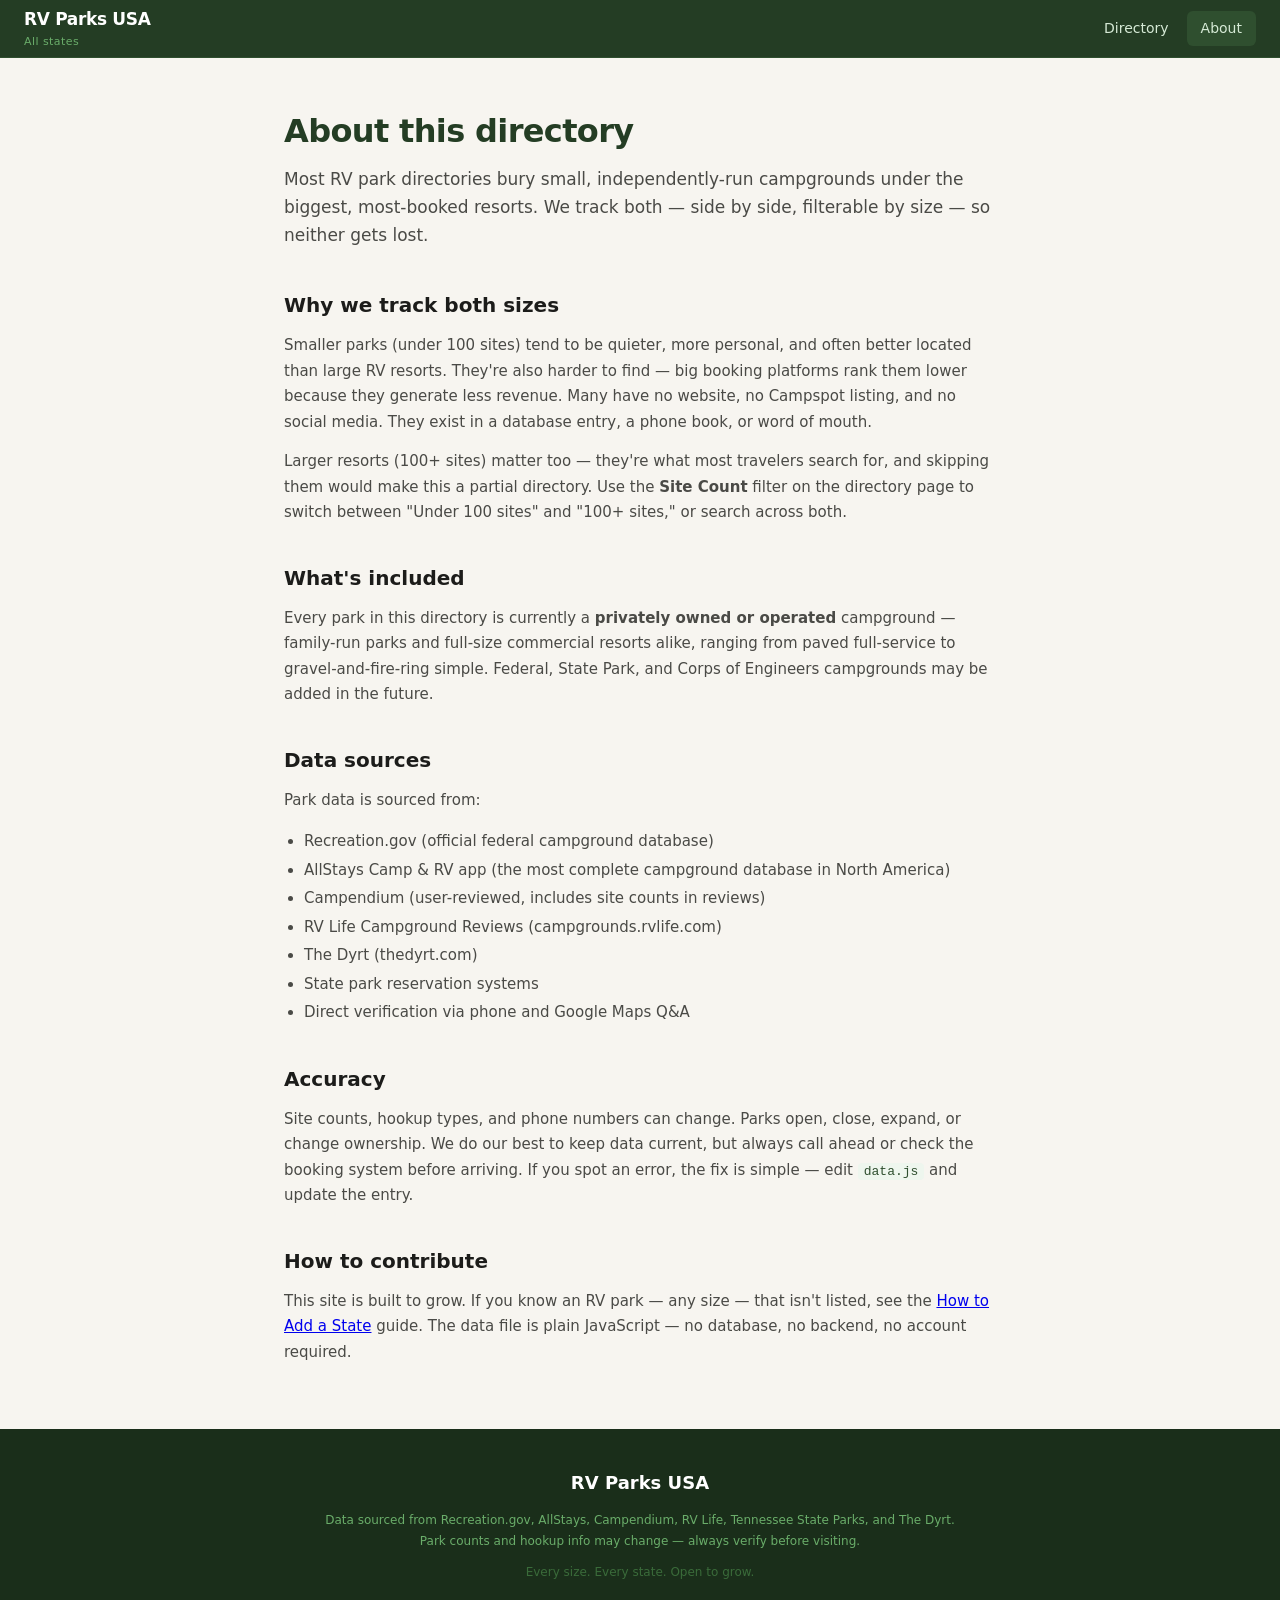
==== commit 564bd5c1: "Add Karnes/Wilson/Panhandle counties (17 parks); remove How to Add a State nav tab Co-Authored-By: C" ====
--- a/about.html
+++ b/about.html
@@ -18,7 +18,6 @@
     </a>
     <nav class="header-nav">
       <a href="index.html" class="nav-link">Directory</a>
-      <a href="how-to-add.html" class="nav-link">How to add a state</a>
       <a href="about.html" class="nav-link active">About</a>
     </nav>
   </div>
